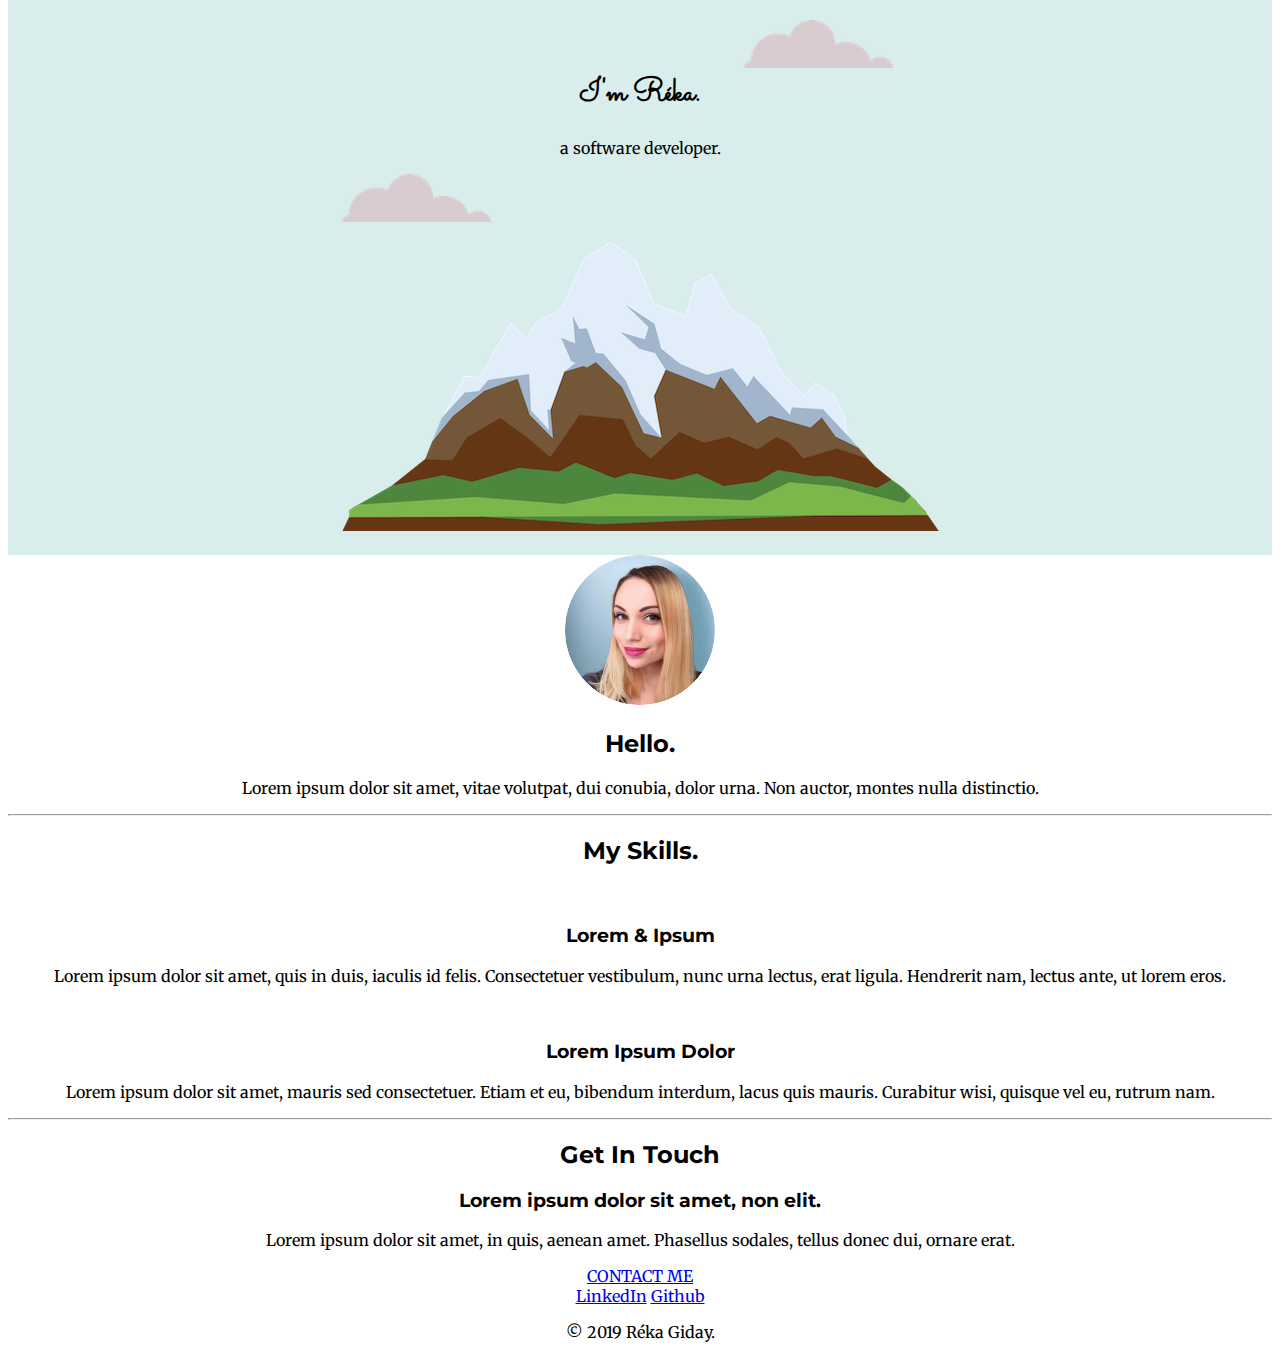
==== CSS - My Site/index.html @ 5f767d06 "css course - personal site first commit" ====
<!DOCTYPE html>
<html lang="en" dir="ltr">
  <head>
    <meta charset="utf-8">
    <title>Reka Giday</title>
    <link rel="stylesheet" href="css/styles.css">
    <link rel="icon" href="favicon.ico">
    <link href="https://fonts.googleapis.com/css?family=Merriweather|Montserrat|Sacramento&display=swap" rel="stylesheet">
  </head>
  <body>
    <div class="top-container">
    <img src="images/cloud.png" alt="cloud-img" class="top-cloud">
      <h1>I'm Réka.</h1>
      <p>a software developer.</p>
      <img src="images/cloud.png" alt="cloud-img" class="bottom-cloud">
      <img src="images/mountain.png" alt="mountain-img" class="mountain">
    </div>
    <div class="middle-container">
      <div class="profile">
        <img src="images/reka.png" alt="reka-photo" class="personal-photo">
        <h2>Hello.</h2>
        <p>Lorem ipsum dolor sit amet, vitae volutpat, dui conubia, dolor urna. Non auctor, montes nulla distinctio.</p>
      </div>
      <hr>
      <div class="skills">
        <h2>My Skills.</h2>
        <div class="skill-row">
          <img class="" src="" alt="">
          <h3>Lorem & Ipsum</h3>
          <p>Lorem ipsum dolor sit amet, quis in duis, iaculis id felis. Consectetuer vestibulum, nunc urna lectus, erat ligula. Hendrerit nam, lectus ante, ut lorem eros.</p>
        </div>
        <div class="skill-row">
          <img class="" src="" alt="">
          <h3>Lorem Ipsum Dolor</h3>
          <p>Lorem ipsum dolor sit amet, mauris sed consectetuer. Etiam et eu, bibendum interdum, lacus quis mauris. Curabitur wisi, quisque vel eu, rutrum nam.</p>
        </div>
      </div>
      <hr>
      <div class="contact-me">
        <h2>Get In Touch</h2>
        <h3>Lorem ipsum dolor sit amet, non elit.</h3>
        <p>Lorem ipsum dolor sit amet, in quis, aenean amet. Phasellus sodales, tellus donec dui, ornare erat.</p>
        <a class="btn" href="mailto:name@email.com">CONTACT ME</a>
      </div>
    </div>


    <div class="bottom-container">
      <a class="footer-link" href="https://www.linkedin.com/in/rekagiday/">LinkedIn</a>
      <a class="footer-link" href="https://github.com/rekagiday">Github</a>
      <p>© 2019 Réka Giday.</p>
    </div>
  </body>
</html>
---- CSS - My Site/css/styles.css ----
body {
  margin-top: 0px;
  text-align: center;
  font-family: 'Merriweather', serif;
}

h1 {
  margin-top: 50px;
  font-family: 'Sacramento', cursive;
}

h2 {
  font-family: 'Montserrat', serif;
}

h3 {
  font-family: 'Montserrat', serif;
}

.personal-photo {
  border-radius: 100%;
  height: 150px;
  width: 150px;
}

.top-container {
  background-color: #d9eeec;
  position: relative;
  padding: 20px;
}
.middle-container {
}

.bottom-container {
}
.top-cloud {
  position: absolute;
  right: 30%;
}

.bottom-cloud {
  position: absolute;
}
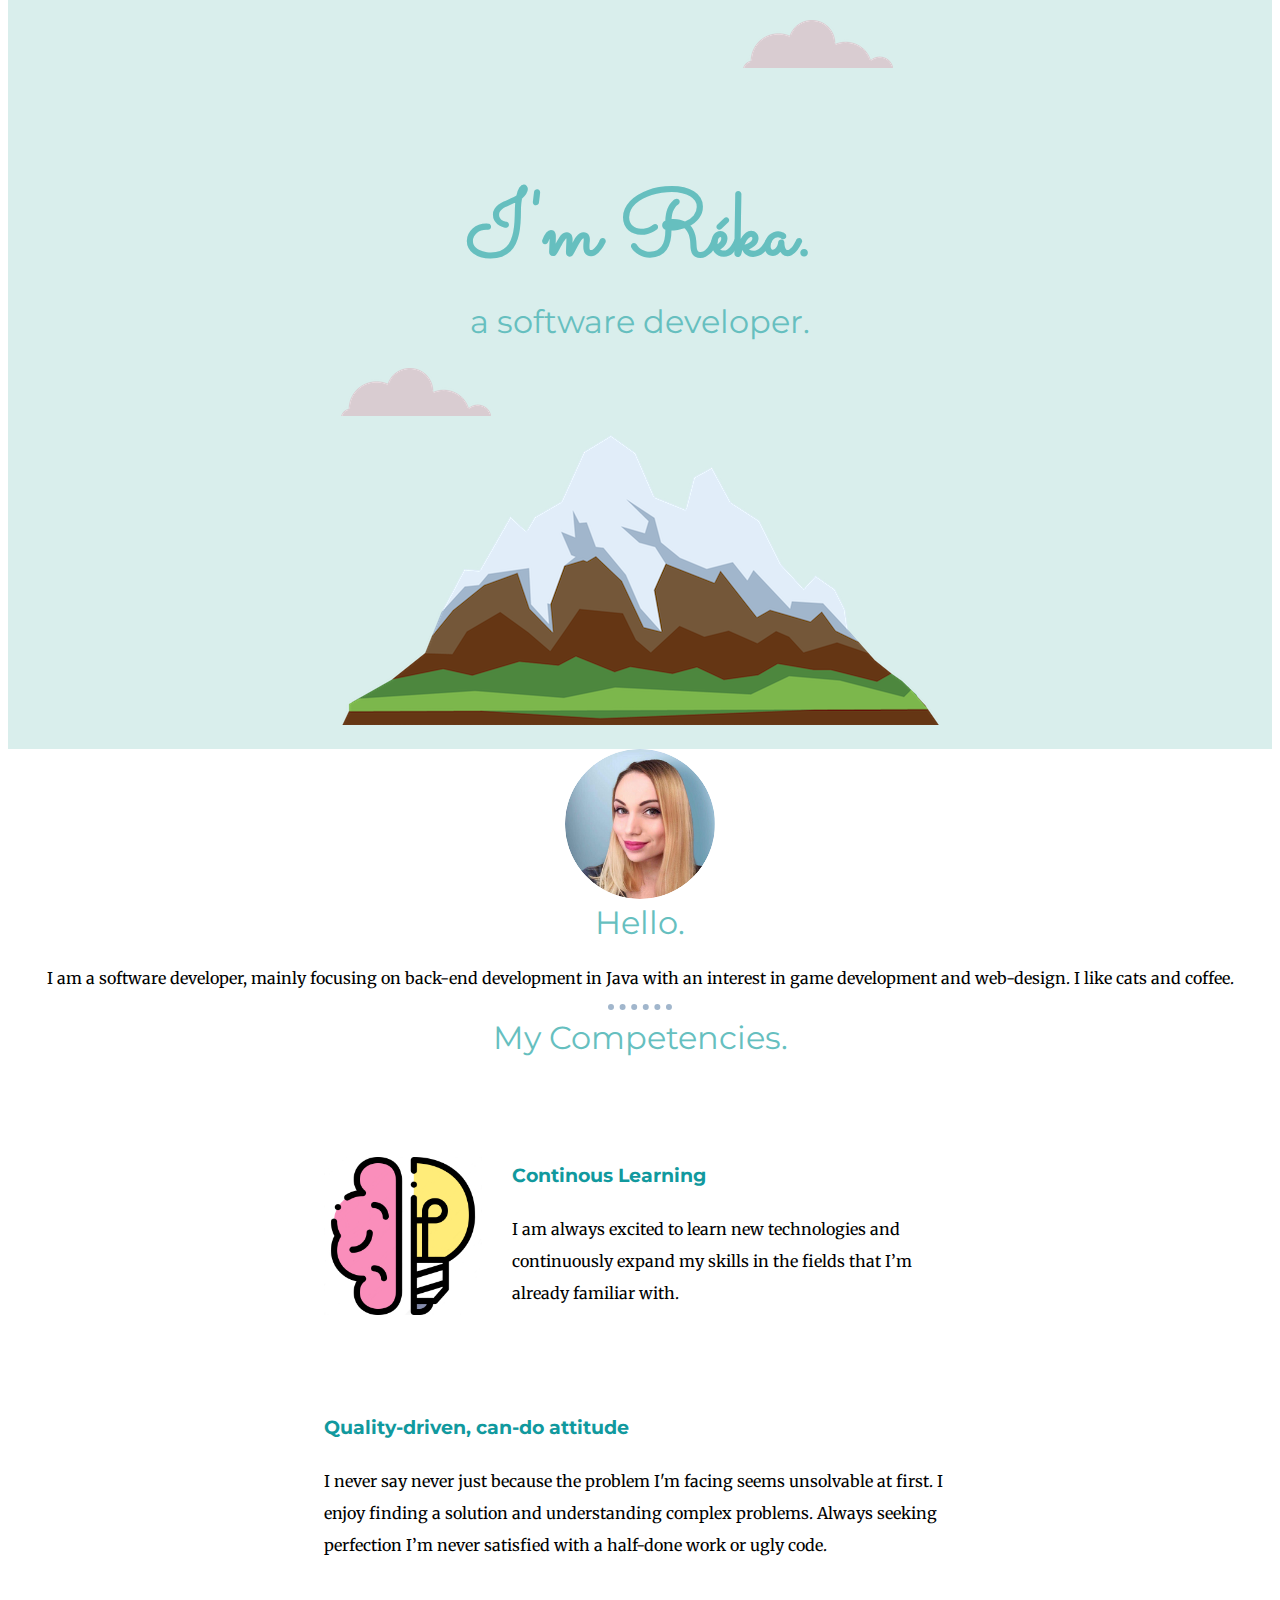
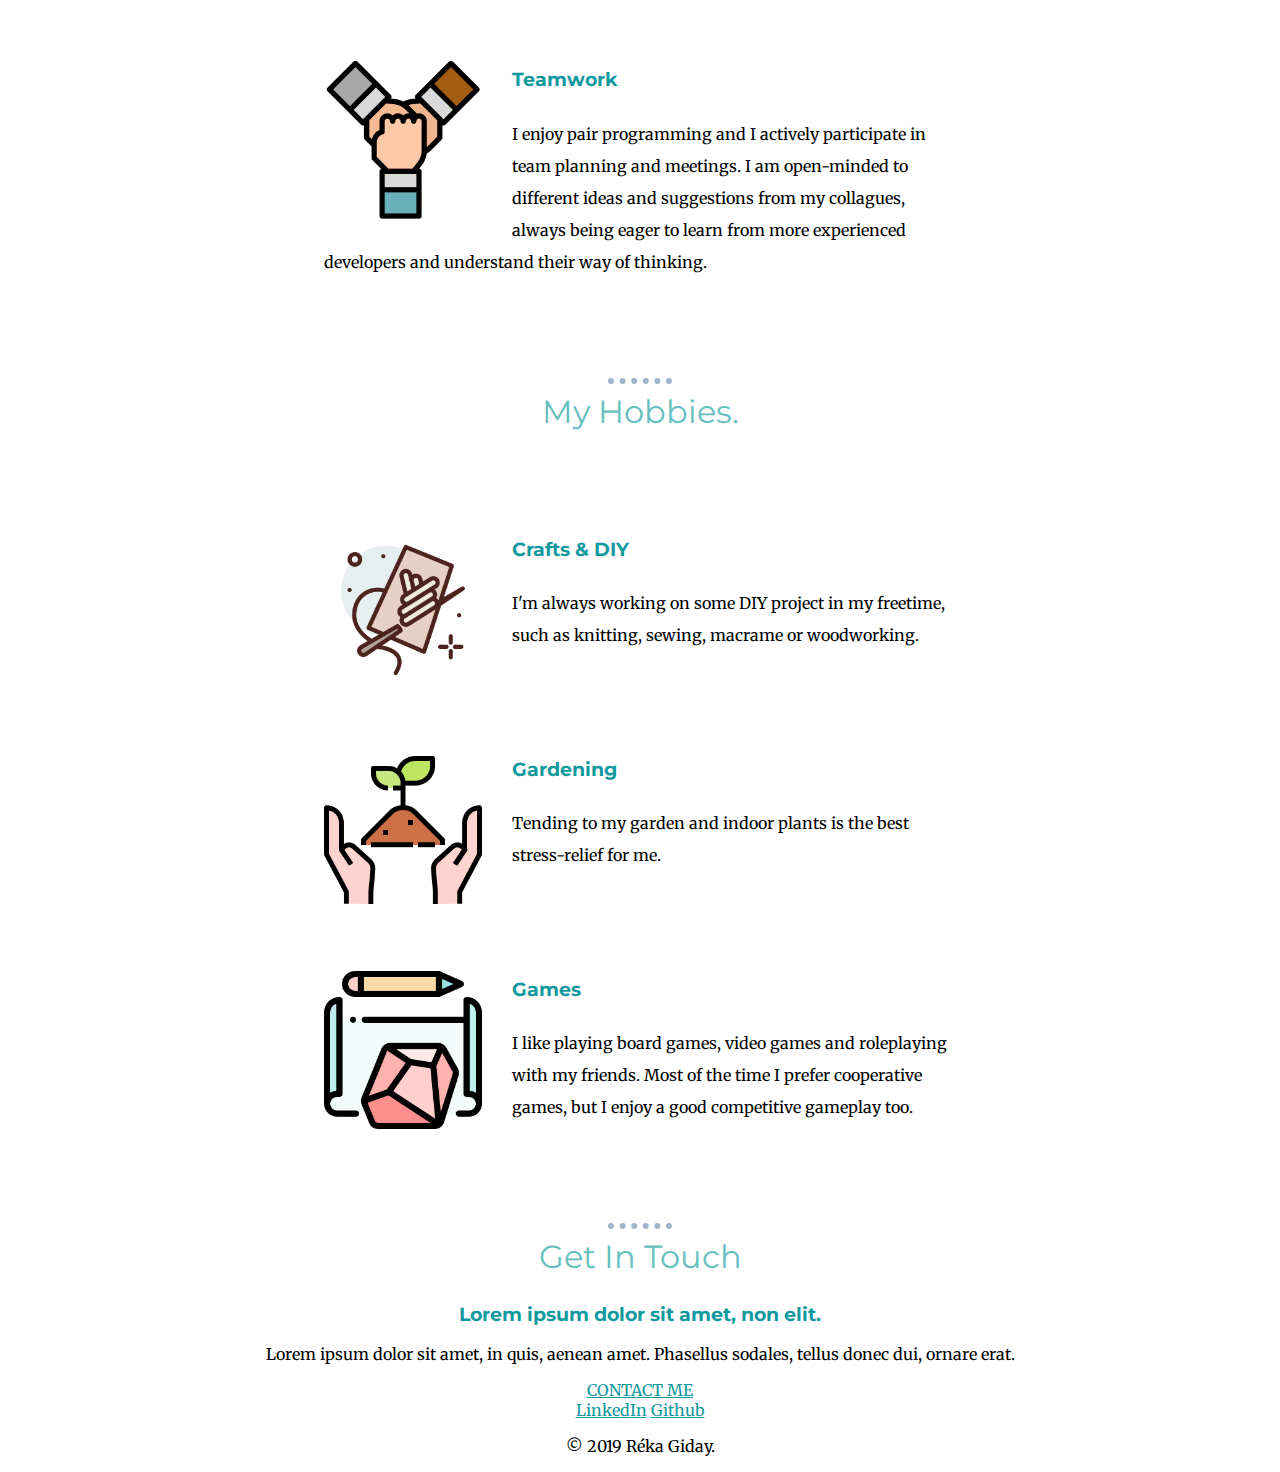
==== commit 2b816f26: "update contane and some minor design upgrades" ====
--- a/CSS - My Site/index.html
+++ b/CSS - My Site/index.html
@@ -11,7 +11,7 @@
     <div class="top-container">
     <img src="images/cloud.png" alt="cloud-img" class="top-cloud">
       <h1>I'm Réka.</h1>
-      <p>a software developer.</p>
+      <h2>a software developer.</h2>
       <img src="images/cloud.png" alt="cloud-img" class="bottom-cloud">
       <img src="images/mountain.png" alt="mountain-img" class="mountain">
     </div>
@@ -19,20 +19,53 @@
       <div class="profile">
         <img src="images/reka.png" alt="reka-photo" class="personal-photo">
         <h2>Hello.</h2>
-        <p>Lorem ipsum dolor sit amet, vitae volutpat, dui conubia, dolor urna. Non auctor, montes nulla distinctio.</p>
+        <p>I am a software developer, mainly focusing on back-end development in Java
+          with an interest in game development and web-design. I like cats and coffee.</p>
       </div>
       <hr>
       <div class="skills">
-        <h2>My Skills.</h2>
+        <h2>My Competencies.</h2>
         <div class="skill-row">
-          <img class="" src="" alt="">
-          <h3>Lorem & Ipsum</h3>
-          <p>Lorem ipsum dolor sit amet, quis in duis, iaculis id felis. Consectetuer vestibulum, nunc urna lectus, erat ligula. Hendrerit nam, lectus ante, ut lorem eros.</p>
+          <img class="skill-icon" src="images/logic.png" alt="">
+          <h3>Continous Learning</h3>
+          <p>I am always excited to learn new technologies
+            and continuously expand my skills in the fields that I’m already familiar with.</p>
         </div>
         <div class="skill-row">
-          <img class="" src="" alt="">
-          <h3>Lorem Ipsum Dolor</h3>
-          <p>Lorem ipsum dolor sit amet, mauris sed consectetuer. Etiam et eu, bibendum interdum, lacus quis mauris. Curabitur wisi, quisque vel eu, rutrum nam.</p>
+          <img class="skill-icon" src="images/achievement.png" alt="">
+          <h3>Quality-driven, can-do attitude</h3>
+          <p>I never say never just because the problem I'm facing seems unsolvable at first.
+            I enjoy finding a solution and understanding complex problems. Always seeking perfection
+            I’m never satisfied with a half-done work or ugly code.</p>
+        </div>
+        <div class="skill-row">
+          <img class="skill-icon" src="images/teamwork.png" alt="">
+          <h3>Teamwork</h3>
+          <p>
+            I enjoy pair programming and I actively participate in team planning and meetings.
+            I am open-minded to different ideas and suggestions from my collagues, always being
+            eager to learn from more experienced developers and understand their way of thinking.
+          </p>
+        </div>
+      </div>
+      <hr>
+      <div class="hobbies">
+        <h2>My Hobbies.</h2>
+        <div class="hobby-row">
+          <img class="hobby-icon" src="images/003-sewing.png" alt="">
+          <h3>Crafts & DIY</h3>
+          <p>I'm always working on some DIY project in my freetime, such as knitting, sewing, macrame or woodworking.</p>
+        </div>
+        <div class="hobby-row">
+          <img class="hobby-icon" src="images/sprout.png" alt="">
+          <h3>Gardening</h3>
+          <p>Tending to my garden and indoor plants is the best stress-relief for me.</p>
+        </div>
+        <div class="hobby-row">
+          <img class="hobby-icon" src="images/001-role.png" alt="">
+          <h3>Games</h3>
+          <p>I like playing board games, video games and roleplaying with my friends.
+            Most of the time I prefer cooperative games, but I enjoy a good competitive gameplay too.</p>
         </div>
       </div>
       <hr>
--- a/CSS - My Site/css/styles.css
+++ b/CSS - My Site/css/styles.css
@@ -1,3 +1,7 @@
+a {
+color: #11999E;
+}
+
 body {
   margin-top: 0px;
   text-align: center;
@@ -5,16 +9,30 @@
 }
 
 h1 {
-  margin-top: 50px;
+  margin: 150px auto 0px auto;
+  font-size: 5.625rem;
   font-family: 'Sacramento', cursive;
+  color: #66BFBF;
 }
 
 h2 {
   font-family: 'Montserrat', serif;
+  font-size: 2rem;
+  margin-top: 0px;
+  color: #66BFBF;
+  font-weight: normal;
 }
 
 h3 {
   font-family: 'Montserrat', serif;
+  color: #11999E;
+}
+
+hr {
+  border-style: dotted none none none;
+  border-width: 6px;
+  border-color: #A1B6CC;
+  width: 5%;
 }
 
 .personal-photo {
@@ -41,3 +59,15 @@
 .bottom-cloud {
   position: absolute;
 }
+.skill-row, .hobby-row {
+  margin: 100px auto;
+  width: 50%;
+  text-align:left;
+  line-height: 2;
+}
+
+.hobby-icon, .skill-icon {
+  width: 25%;
+  float: left;
+  margin-right: 30px;
+}
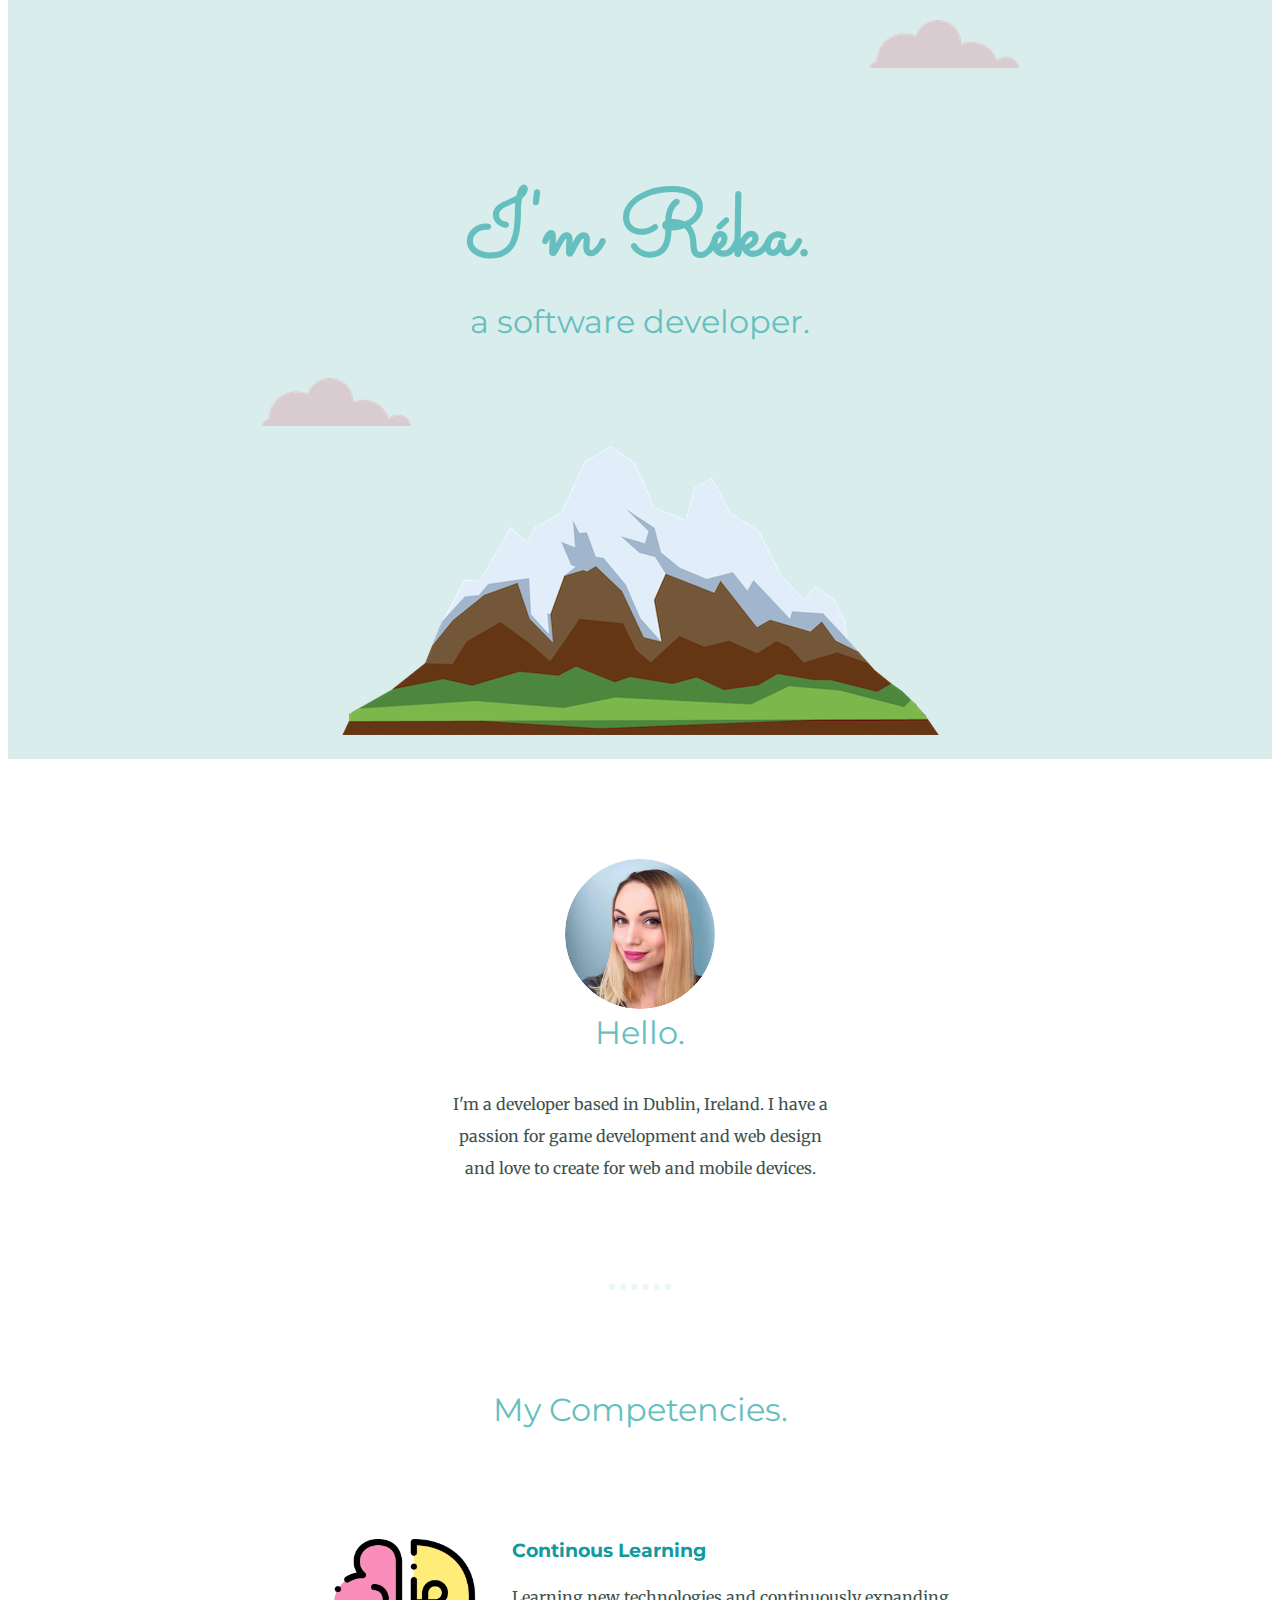
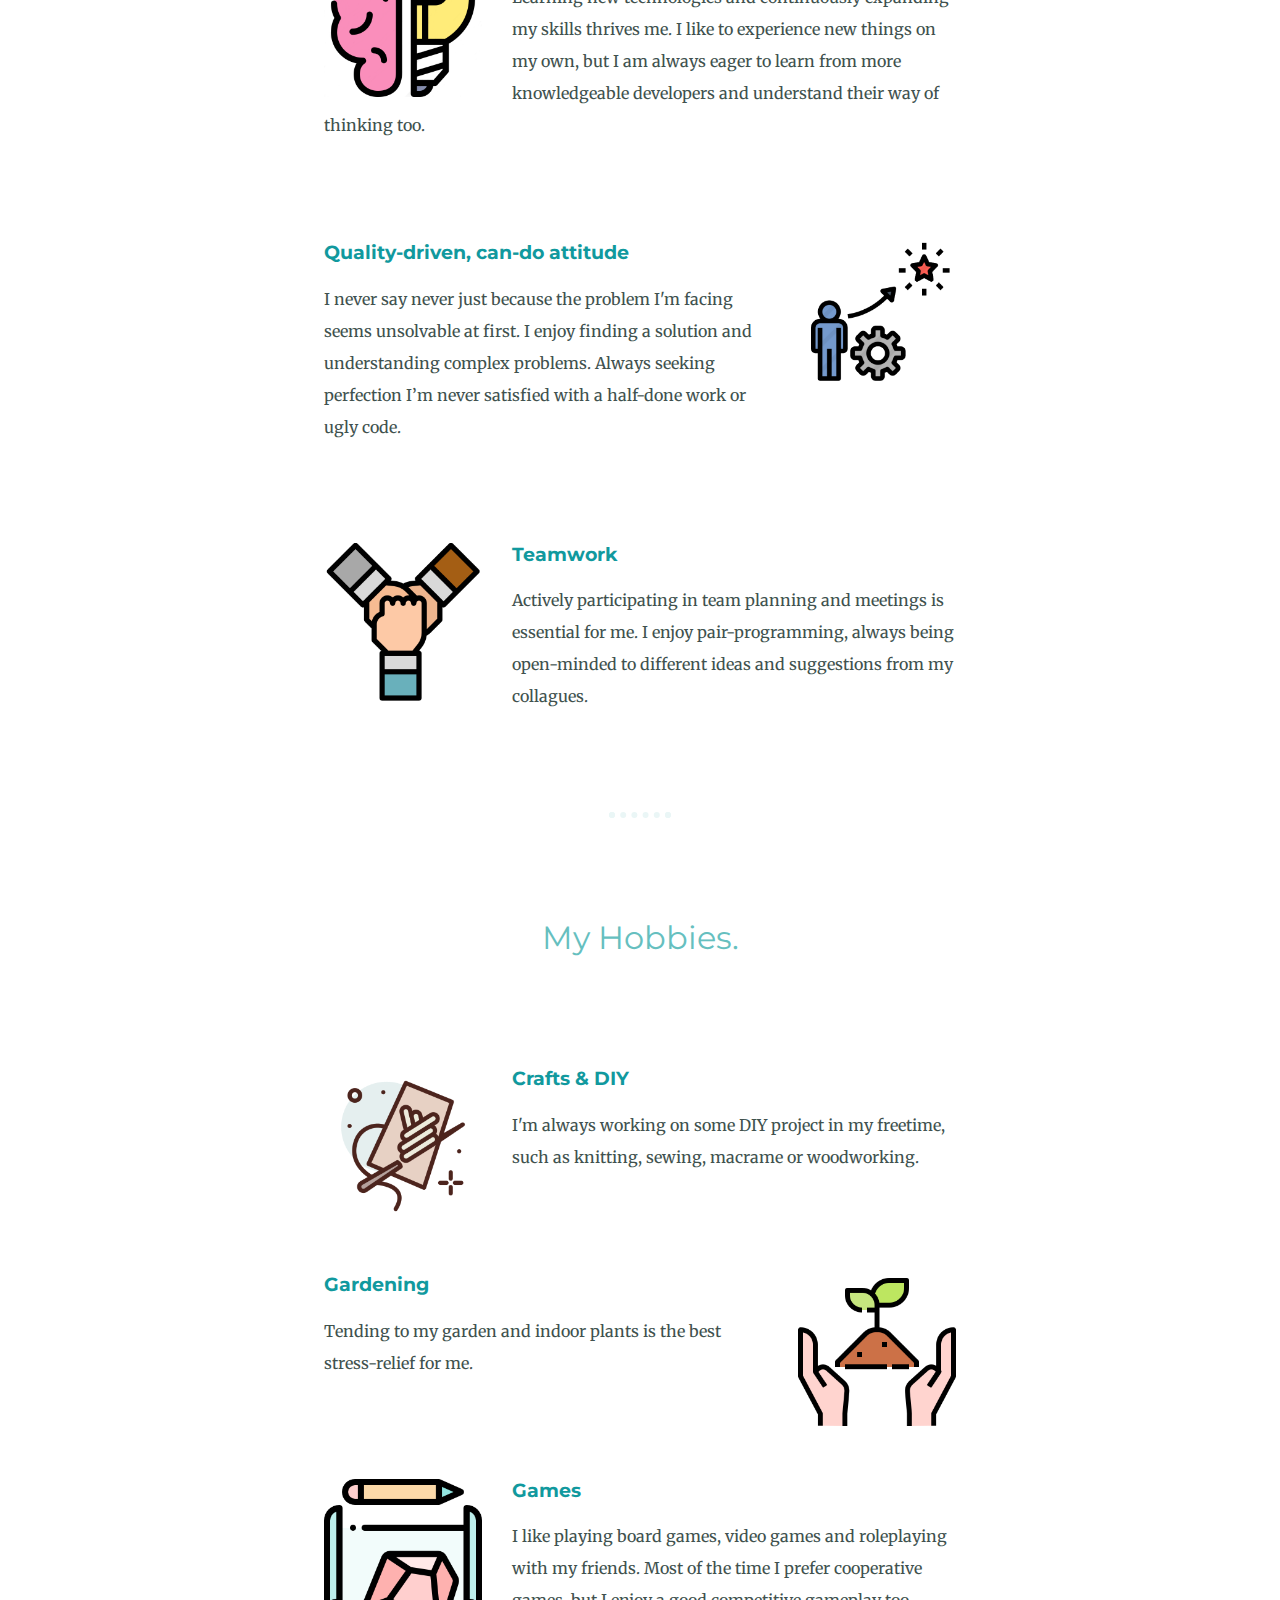
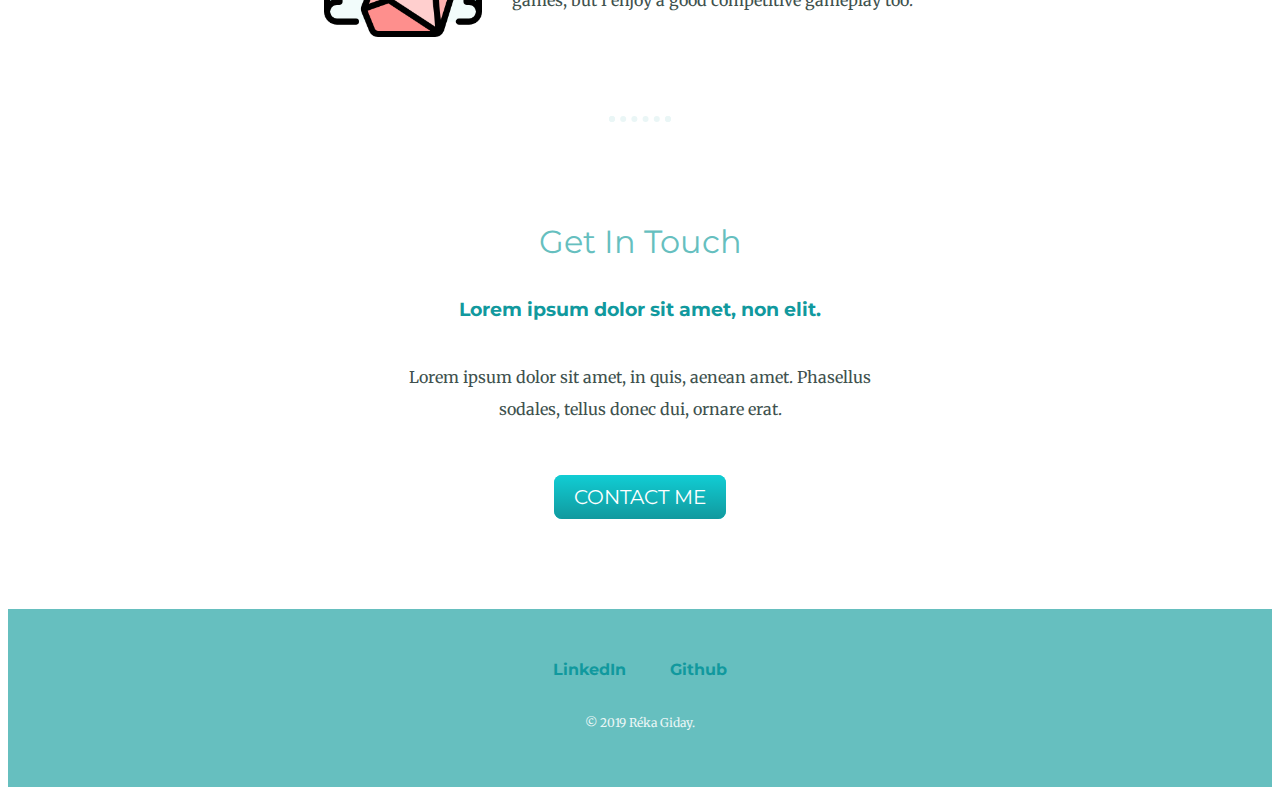
==== commit d8c1bece: "Finalizing CSS for personal site" ====
--- a/CSS - My Site/index.html
+++ b/CSS - My Site/index.html
@@ -4,7 +4,7 @@
     <meta charset="utf-8">
     <title>Reka Giday</title>
     <link rel="stylesheet" href="css/styles.css">
-    <link rel="icon" href="favicon.ico">
+    <link rel="icon" href="images/rg2.png">
     <link href="https://fonts.googleapis.com/css?family=Merriweather|Montserrat|Sacramento&display=swap" rel="stylesheet">
   </head>
   <body>
@@ -19,50 +19,51 @@
       <div class="profile">
         <img src="images/reka.png" alt="reka-photo" class="personal-photo">
         <h2>Hello.</h2>
-        <p>I am a software developer, mainly focusing on back-end development in Java
-          with an interest in game development and web-design. I like cats and coffee.</p>
+        <p class="introduction">I'm a developer based in Dublin, Ireland.
+          I have a passion for game development and web design and love to create for web and mobile devices.</p>
       </div>
       <hr>
       <div class="skills">
         <h2>My Competencies.</h2>
         <div class="skill-row">
-          <img class="skill-icon" src="images/logic.png" alt="">
+          <img class="skill-icon-left" src="images/logic.png" alt="">
           <h3>Continous Learning</h3>
-          <p>I am always excited to learn new technologies
-            and continuously expand my skills in the fields that I’m already familiar with.</p>
+          <p>Learning new technologies and continuously expanding my
+            skills thrives me. I like to experience new things on my own,
+            but I am always eager to learn from more
+            knowledgeable developers and understand their way of thinking too.</p>
         </div>
         <div class="skill-row">
-          <img class="skill-icon" src="images/achievement.png" alt="">
+          <img class="skill-icon-right" src="images/achievement.png" alt="">
           <h3>Quality-driven, can-do attitude</h3>
           <p>I never say never just because the problem I'm facing seems unsolvable at first.
             I enjoy finding a solution and understanding complex problems. Always seeking perfection
             I’m never satisfied with a half-done work or ugly code.</p>
         </div>
         <div class="skill-row">
-          <img class="skill-icon" src="images/teamwork.png" alt="">
+          <img class="skill-icon-left" src="images/teamwork.png" alt="">
           <h3>Teamwork</h3>
           <p>
-            I enjoy pair programming and I actively participate in team planning and meetings.
-            I am open-minded to different ideas and suggestions from my collagues, always being
-            eager to learn from more experienced developers and understand their way of thinking.
+            Actively participating in team planning and meetings is essential for me.
+            I enjoy pair-programming, always being open-minded to different ideas and suggestions from my collagues.
           </p>
         </div>
       </div>
       <hr>
       <div class="hobbies">
         <h2>My Hobbies.</h2>
-        <div class="hobby-row">
-          <img class="hobby-icon" src="images/003-sewing.png" alt="">
+        <div class="skill-row">
+          <img class="skill-icon-left" src="images/003-sewing.png" alt="">
           <h3>Crafts & DIY</h3>
           <p>I'm always working on some DIY project in my freetime, such as knitting, sewing, macrame or woodworking.</p>
         </div>
-        <div class="hobby-row">
-          <img class="hobby-icon" src="images/sprout.png" alt="">
+        <div class="skill-row">
+          <img class="skill-icon-right" src="images/sprout.png" alt="">
           <h3>Gardening</h3>
           <p>Tending to my garden and indoor plants is the best stress-relief for me.</p>
         </div>
-        <div class="hobby-row">
-          <img class="hobby-icon" src="images/001-role.png" alt="">
+        <div class="skill-row">
+          <img class="skill-icon-left" src="images/001-role.png" alt="">
           <h3>Games</h3>
           <p>I like playing board games, video games and roleplaying with my friends.
             Most of the time I prefer cooperative games, but I enjoy a good competitive gameplay too.</p>
@@ -72,16 +73,14 @@
       <div class="contact-me">
         <h2>Get In Touch</h2>
         <h3>Lorem ipsum dolor sit amet, non elit.</h3>
-        <p>Lorem ipsum dolor sit amet, in quis, aenean amet. Phasellus sodales, tellus donec dui, ornare erat.</p>
-        <a class="btn" href="mailto:name@email.com">CONTACT ME</a>
+        <p class="contact-message">Lorem ipsum dolor sit amet, in quis, aenean amet. Phasellus sodales, tellus donec dui, ornare erat.</p>
+        <a class="btn" href="mailto:rekagiday@gmail.com">CONTACT ME</a>
       </div>
     </div>
-
-
     <div class="bottom-container">
       <a class="footer-link" href="https://www.linkedin.com/in/rekagiday/">LinkedIn</a>
       <a class="footer-link" href="https://github.com/rekagiday">Github</a>
-      <p>© 2019 Réka Giday.</p>
+      <p class="copyright">© 2019 Réka Giday.</p>
     </div>
   </body>
 </html>
--- a/CSS - My Site/css/styles.css
+++ b/CSS - My Site/css/styles.css
@@ -1,10 +1,18 @@
 a {
-color: #11999E;
+  font-family: 'Montserrat', serif;
+  color: #11999E;
+  margin: 10px 20px;
+  text-decoration: none;
+}
+
+a:hover {
+  color: #EAF6F6;
 }
 
 body {
   margin-top: 0px;
   text-align: center;
+  color: #40514E;
   font-family: 'Merriweather', serif;
 }
 
@@ -17,6 +25,8 @@
 
 h2 {
   font-family: 'Montserrat', serif;
+  font-weight: bold;
+  padding-bottom: 10px;
   font-size: 2rem;
   margin-top: 0px;
   color: #66BFBF;
@@ -29,10 +39,24 @@
 }
 
 hr {
-  border-style: dotted none none none;
-  border-width: 6px;
-  border-color: #A1B6CC;
-  width: 5%;
+  border: dotted #EAF6F6 6px;
+  border-bottom: none;
+  width: 4%;
+  margin: 100px auto;
+}
+
+p {
+  line-height: 2;
+}
+
+.introduction {
+  width: 30%;
+  margin: auto;
+}
+
+.contact-message {
+  width: 40%;
+  margin: 40px auto 60px;
 }
 
 .personal-photo {
@@ -47,27 +71,74 @@
   padding: 20px;
 }
 .middle-container {
+  margin: 100px 0;
 }
 
 .bottom-container {
+  background-color: #66BFBF;
+  padding: 50px 0 20px;
 }
 .top-cloud {
   position: absolute;
-  right: 30%;
+  right: 20%;
 }
 
 .bottom-cloud {
   position: absolute;
+  left: 20%;
 }
-.skill-row, .hobby-row {
+
+.skill-row {
   margin: 100px auto;
   width: 50%;
   text-align:left;
-  line-height: 2;
 }
 
-.hobby-icon, .skill-icon {
+.skill-icon-left {
   width: 25%;
   float: left;
   margin-right: 30px;
 }
+
+.skill-icon-right {
+  width: 25%;
+  float: right;
+  margin-left: 30px;
+}
+
+.footer-link {
+  font-weight: bolder;
+}
+
+.copyright {
+  color: #EAF6F6;
+  font-size: 0.75rem;
+  padding: 20px 0;
+}
+
+.btn {
+  background: #11cdd4;
+  background-image: -webkit-linear-gradient(top, #11cdd4, #11999E);
+  background-image: -moz-linear-gradient(top, #11cdd4, #11999E);
+  background-image: -ms-linear-gradient(top, #11cdd4, #11999E);
+  background-image: -o-linear-gradient(top, #11cdd4, #11999E);
+  background-image: linear-gradient(to bottom, #11cdd4, #11999E);
+  -webkit-border-radius: 8;
+  -moz-border-radius: 8;
+  border-radius: 8px;
+  font-family: 'Montserrat', serif;
+  color: #ffffff;
+  font-size: 20px;
+  padding: 10px 20px 10px 20px;
+  text-decoration: none;
+}
+
+.btn:hover {
+  background: #30E3CB;
+  background-image: -webkit-linear-gradient(top, #30E3CB, #2bc4ad);
+  background-image: -moz-linear-gradient(top, #30E3CB, #2bc4ad);
+  background-image: -ms-linear-gradient(top, #30E3CB, #2bc4ad);
+  background-image: -o-linear-gradient(top, #30E3CB, #2bc4ad);
+  background-image: linear-gradient(to bottom, #30E3CB, #2bc4ad);
+  text-decoration: none;
+}
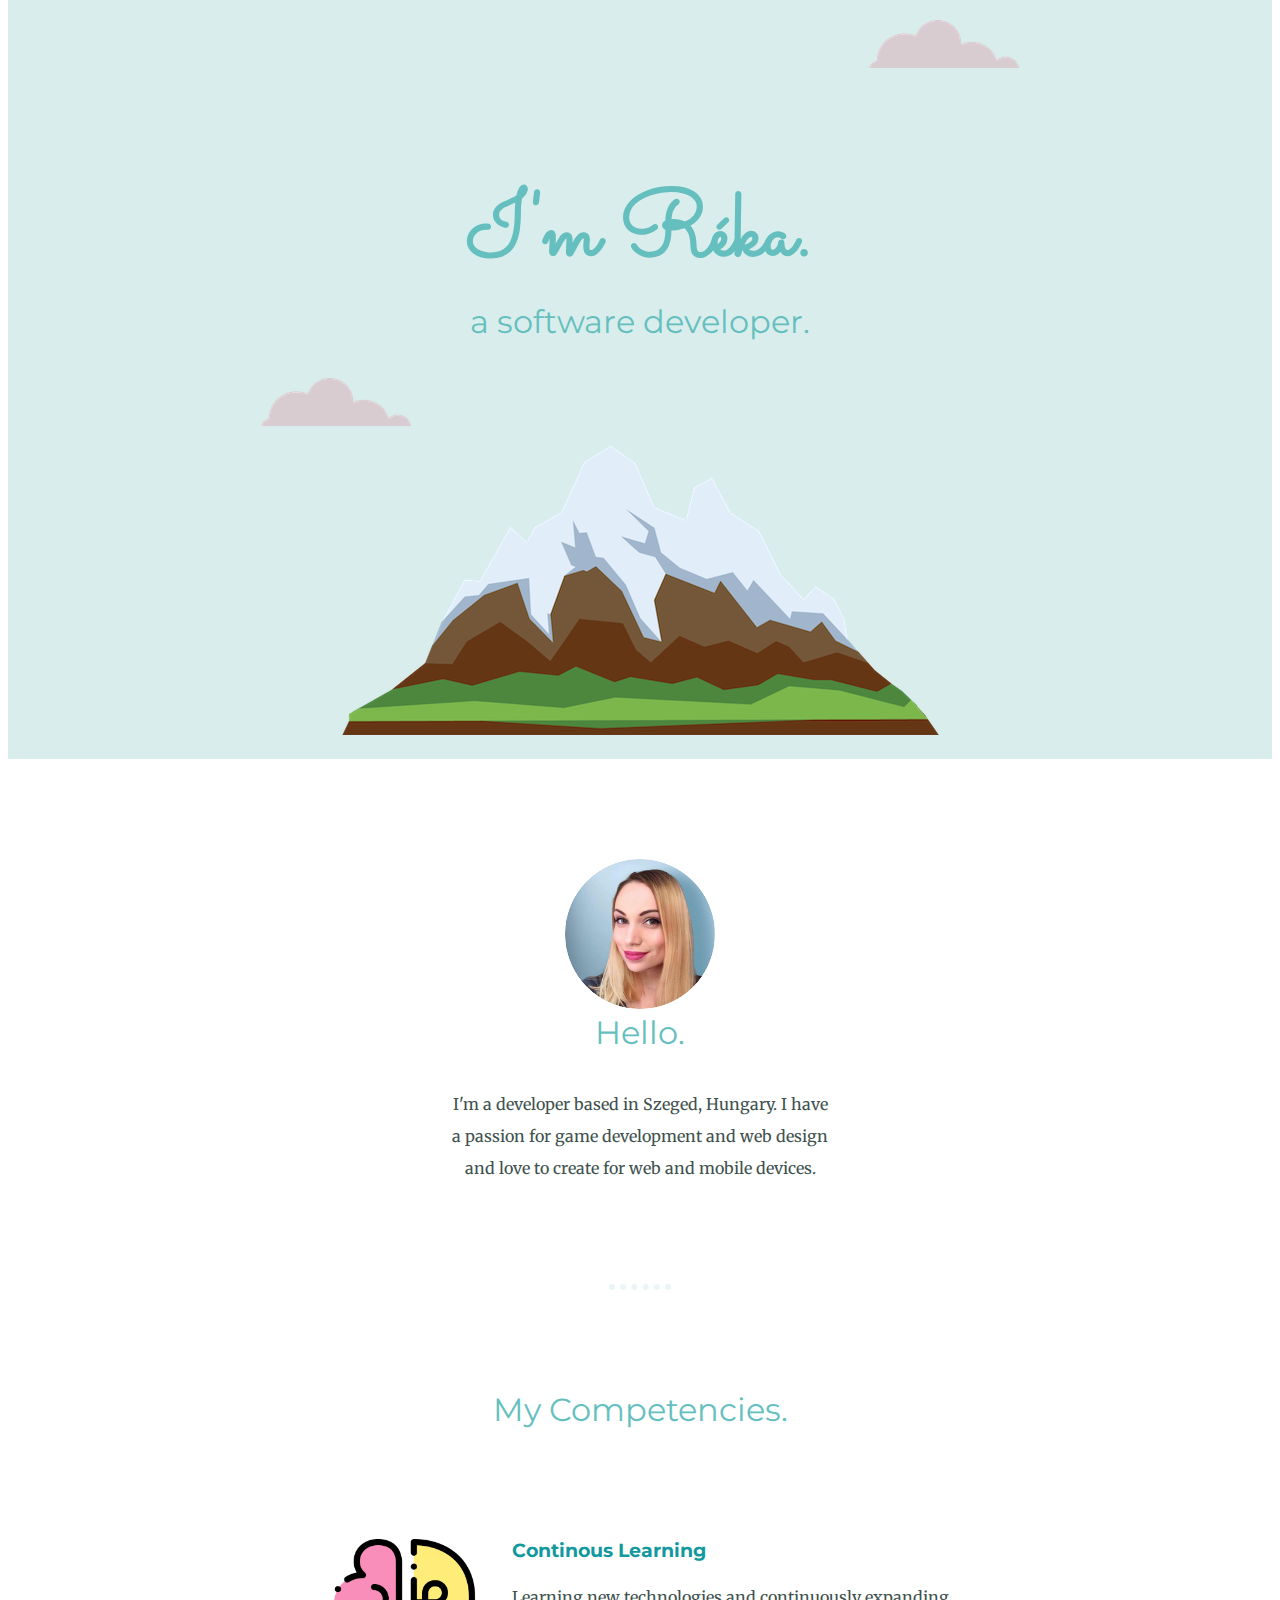
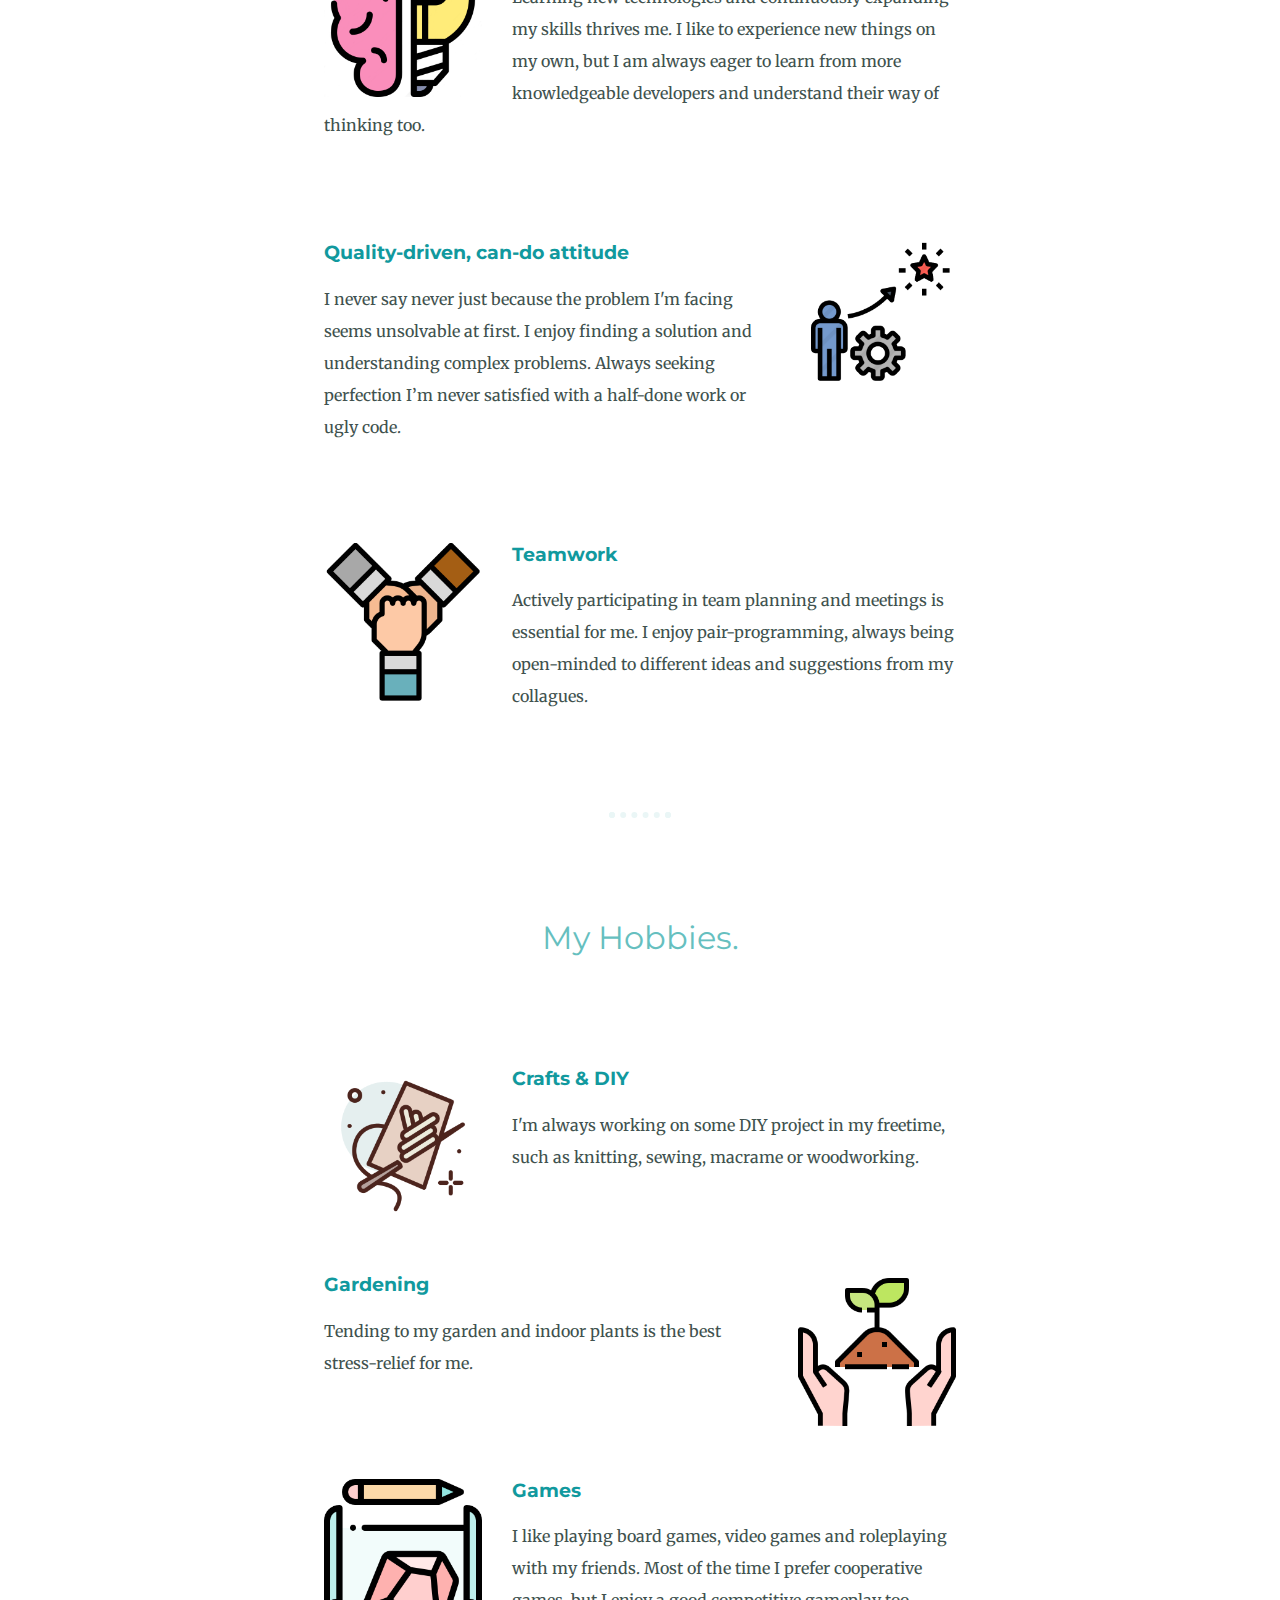
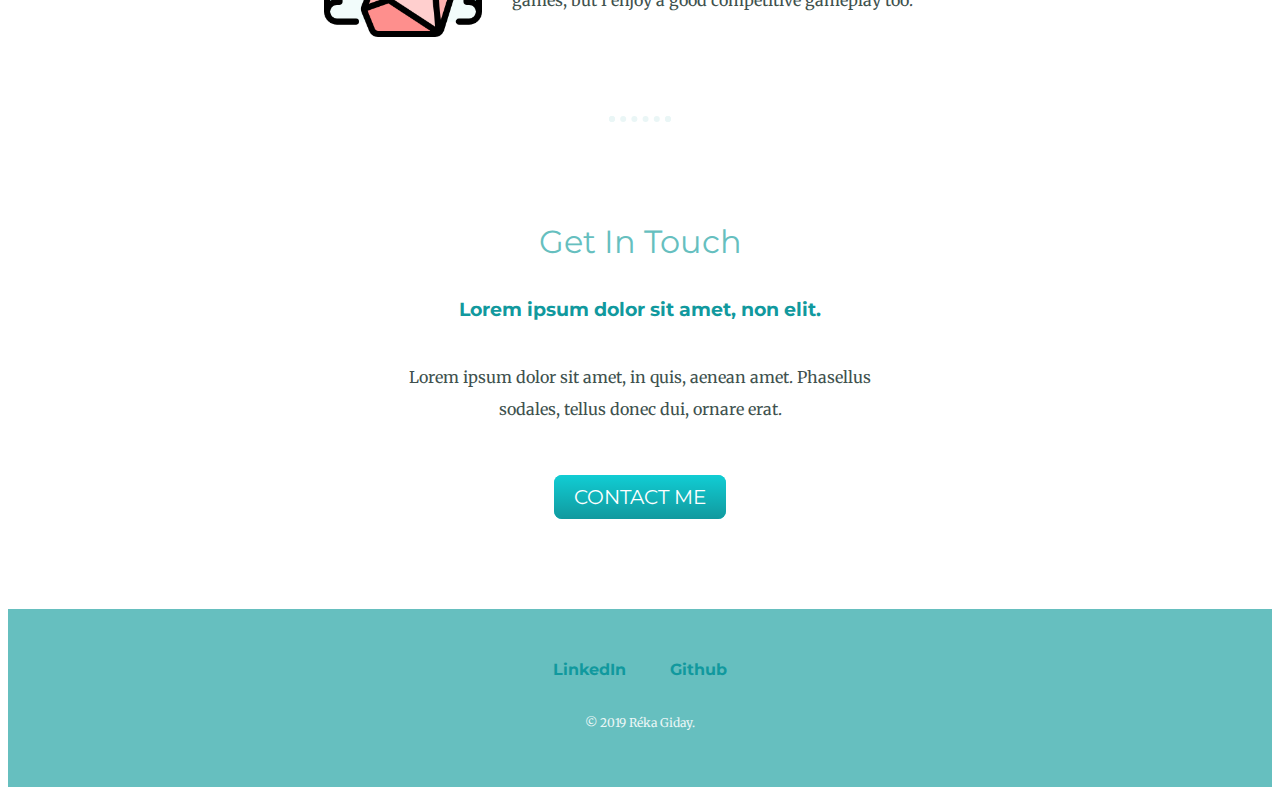
==== commit 0862ac6a: "update location" ====
--- a/CSS - My Site/index.html
+++ b/CSS - My Site/index.html
@@ -19,7 +19,7 @@
       <div class="profile">
         <img src="images/reka.png" alt="reka-photo" class="personal-photo">
         <h2>Hello.</h2>
-        <p class="introduction">I'm a developer based in Dublin, Ireland.
+        <p class="introduction">I'm a developer based in Szeged, Hungary.
           I have a passion for game development and web design and love to create for web and mobile devices.</p>
       </div>
       <hr>
